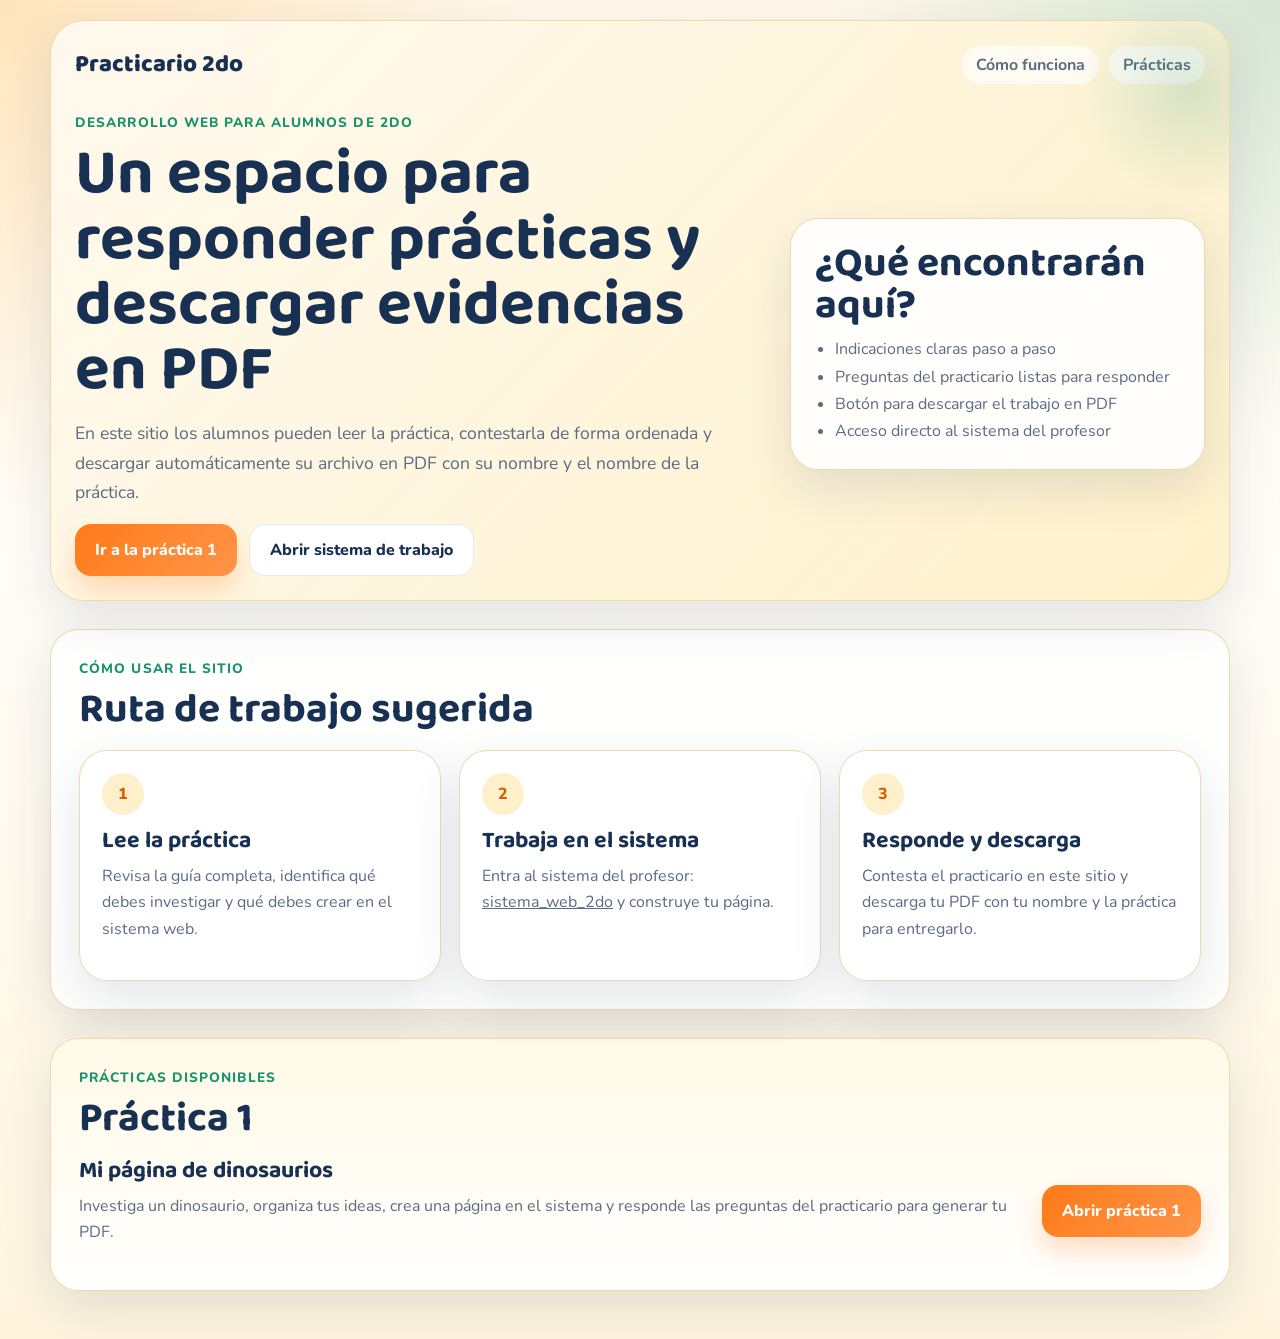
==== index.html @ 855d68dc "Se sube proyecto" ====
<!DOCTYPE html>
<html lang="es">
<head>
  <meta charset="UTF-8">
  <meta name="viewport" content="width=device-width, initial-scale=1.0">
  <title>Practicario 2do | Desarrollo Web</title>
  <meta
    name="description"
    content="Sitio de prácticas de desarrollo web para alumnos de 2do. Incluye guía, formulario de respuesta y descarga en PDF."
  >
  <link rel="preconnect" href="https://fonts.googleapis.com">
  <link rel="preconnect" href="https://fonts.gstatic.com" crossorigin>
  <link
    href="https://fonts.googleapis.com/css2?family=Baloo+2:wght@400;600;700;800&family=Nunito:wght@400;600;700;800&display=swap"
    rel="stylesheet"
  >
  <link rel="stylesheet" href="styles.css">
</head>
<body data-page="home">
  <div class="site-shell">
    <header class="hero">
      <nav class="topbar">
        <a class="brand" href="index.html">Practicario 2do</a>
        <div class="topbar-links">
          <a href="#como-funciona">Cómo funciona</a>
          <a href="#practicas">Prácticas</a>
        </div>
      </nav>

      <section class="hero-grid">
        <div class="hero-copy">
          <p class="eyebrow">Desarrollo web para alumnos de 2do</p>
          <h1>Un espacio para responder prácticas y descargar evidencias en PDF</h1>
          <p class="hero-text">
            En este sitio los alumnos pueden leer la práctica, contestarla de forma ordenada
            y descargar automáticamente su archivo en PDF con su nombre y el nombre de la práctica.
          </p>
          <div class="hero-actions">
            <a class="btn btn-primary" href="practica1.html">Ir a la práctica 1</a>
            <a
              class="btn btn-secondary"
              href="https://prof-luis1986.github.io/sistema_web_2do/"
              target="_blank"
              rel="noreferrer"
            >Abrir sistema de trabajo</a>
          </div>
        </div>

        <aside class="hero-card">
          <h2>¿Qué encontrarán aquí?</h2>
          <ul class="feature-list">
            <li>Indicaciones claras paso a paso</li>
            <li>Preguntas del practicario listas para responder</li>
            <li>Botón para descargar el trabajo en PDF</li>
            <li>Acceso directo al sistema del profesor</li>
          </ul>
        </aside>
      </section>
    </header>

    <main>
      <section id="como-funciona" class="panel">
        <div class="section-heading">
          <p class="eyebrow">Cómo usar el sitio</p>
          <h2>Ruta de trabajo sugerida</h2>
        </div>

        <div class="card-grid three-cols">
          <article class="info-card">
            <span class="card-number">1</span>
            <h3>Lee la práctica</h3>
            <p>Revisa la guía completa, identifica qué debes investigar y qué debes crear en el sistema web.</p>
          </article>

          <article class="info-card">
            <span class="card-number">2</span>
            <h3>Trabaja en el sistema</h3>
            <p>
              Entra al sistema del profesor:
              <a
                href="https://prof-luis1986.github.io/sistema_web_2do/"
                target="_blank"
                rel="noreferrer"
              >sistema_web_2do</a>
              y construye tu página.
            </p>
          </article>

          <article class="info-card">
            <span class="card-number">3</span>
            <h3>Responde y descarga</h3>
            <p>Contesta el practicario en este sitio y descarga tu PDF con tu nombre y la práctica para entregarlo.</p>
          </article>
        </div>
      </section>

      <section id="practicas" class="panel panel-accent">
        <div class="section-heading">
          <p class="eyebrow">Prácticas disponibles</p>
          <h2>Práctica 1</h2>
        </div>

        <div class="practice-highlight">
          <div>
            <h3>Mi página de dinosaurios</h3>
            <p>
              Investiga un dinosaurio, organiza tus ideas, crea una página en el sistema
              y responde las preguntas del practicario para generar tu PDF.
            </p>
          </div>
          <a class="btn btn-primary" href="practica1.html">Abrir práctica 1</a>
        </div>
      </section>
    </main>
  </div>
</body>
</html>
---- styles.css ----
:root {
  --bg: #fff9ef;
  --surface: #fffdf8;
  --surface-strong: #ffffff;
  --surface-accent: #fef0cb;
  --ink: #183153;
  --muted: #5a6b84;
  --primary: #ff7a18;
  --primary-dark: #d95d00;
  --secondary: #1a936f;
  --line: #ecd6ab;
  --shadow: 0 18px 50px rgba(24, 49, 83, 0.12);
  --radius-xl: 28px;
  --radius-lg: 20px;
  --radius-md: 14px;
}

* {
  box-sizing: border-box;
}

html {
  scroll-behavior: smooth;
}

body {
  margin: 0;
  font-family: "Nunito", sans-serif;
  color: var(--ink);
  background:
    radial-gradient(circle at top left, rgba(255, 179, 71, 0.28), transparent 28%),
    radial-gradient(circle at top right, rgba(26, 147, 111, 0.18), transparent 24%),
    linear-gradient(180deg, #fff8ea 0%, #fffdf8 42%, #fff5df 100%);
}

a {
  color: inherit;
}

.site-shell {
  width: min(1180px, calc(100% - 32px));
  margin: 0 auto;
  padding: 20px 0 48px;
}

.hero,
.subhero,
.panel,
.info-card,
.step-card,
.hero-card {
  border: 1px solid rgba(236, 214, 171, 0.9);
  box-shadow: var(--shadow);
}

.hero,
.subhero {
  background: linear-gradient(135deg, rgba(255, 250, 240, 0.95), rgba(255, 239, 196, 0.88));
  border-radius: 34px;
  padding: 24px;
  overflow: hidden;
  position: relative;
}

.hero::after,
.subhero::after {
  content: "";
  position: absolute;
  right: -70px;
  top: -40px;
  width: 220px;
  height: 220px;
  background: radial-gradient(circle, rgba(26, 147, 111, 0.16), transparent 70%);
  pointer-events: none;
}

.topbar {
  display: flex;
  align-items: center;
  justify-content: space-between;
  gap: 16px;
  margin-bottom: 28px;
}

.brand {
  font-family: "Baloo 2", cursive;
  font-size: 1.5rem;
  font-weight: 800;
  text-decoration: none;
}

.topbar-links {
  display: flex;
  flex-wrap: wrap;
  gap: 10px;
}

.topbar-links a {
  text-decoration: none;
  color: var(--muted);
  font-weight: 700;
  padding: 8px 14px;
  border-radius: 999px;
  background: rgba(255, 255, 255, 0.65);
}

.hero-grid,
.subhero-content,
.practice-highlight {
  display: grid;
  gap: 24px;
}

.hero-grid {
  grid-template-columns: minmax(0, 1.5fr) minmax(280px, 0.9fr);
  align-items: center;
}

.subhero-content,
.practice-highlight {
  grid-template-columns: minmax(0, 1.4fr) auto;
  align-items: center;
}

.eyebrow {
  margin: 0 0 8px;
  color: var(--secondary);
  font-weight: 800;
  text-transform: uppercase;
  letter-spacing: 0.08em;
  font-size: 0.85rem;
}

h1,
h2,
h3 {
  margin-top: 0;
  font-family: "Baloo 2", cursive;
  line-height: 1.02;
}

h1 {
  margin-bottom: 16px;
  font-size: clamp(2.4rem, 5vw, 4.7rem);
}

h2 {
  margin-bottom: 10px;
  font-size: clamp(1.8rem, 3.2vw, 2.7rem);
}

h3 {
  margin-bottom: 10px;
  font-size: 1.45rem;
}

p {
  margin-top: 0;
  color: var(--muted);
  line-height: 1.65;
}

.hero-text {
  max-width: 62ch;
  font-size: 1.1rem;
}

.hero-actions,
.subhero-actions,
.form-actions {
  display: flex;
  flex-wrap: wrap;
  gap: 12px;
}

.btn {
  display: inline-flex;
  align-items: center;
  justify-content: center;
  min-height: 52px;
  padding: 12px 20px;
  border-radius: 16px;
  border: 0;
  text-decoration: none;
  font-weight: 800;
  cursor: pointer;
  transition: transform 0.2s ease, box-shadow 0.2s ease, background 0.2s ease;
}

.btn:hover {
  transform: translateY(-2px);
}

.btn-primary {
  color: #fff;
  background: linear-gradient(135deg, var(--primary), #ff9549);
  box-shadow: 0 14px 26px rgba(255, 122, 24, 0.24);
}

.btn-secondary {
  color: var(--ink);
  background: #ffffff;
  border: 1px solid rgba(24, 49, 83, 0.1);
}

.hero-card,
.panel,
.info-card,
.step-card {
  background: rgba(255, 255, 255, 0.9);
  border-radius: var(--radius-xl);
}

.hero-card {
  padding: 24px;
}

.feature-list,
.check-list {
  margin: 0;
  padding-left: 20px;
  color: var(--muted);
  line-height: 1.7;
}

.panel {
  margin-top: 28px;
  padding: 28px;
}

.panel-accent {
  background: linear-gradient(180deg, rgba(255, 249, 231, 0.96), rgba(255, 255, 255, 0.96));
}

.section-heading {
  margin-bottom: 20px;
}

.card-grid {
  display: grid;
  gap: 18px;
}

.card-grid.three-cols {
  grid-template-columns: repeat(3, minmax(0, 1fr));
}

.card-grid.two-cols {
  grid-template-columns: repeat(2, minmax(0, 1fr));
}

.info-card,
.step-card {
  padding: 22px;
}

.card-number {
  display: inline-flex;
  align-items: center;
  justify-content: center;
  width: 42px;
  height: 42px;
  margin-bottom: 14px;
  border-radius: 999px;
  font-weight: 800;
  background: var(--surface-accent);
  color: var(--primary-dark);
}

.guide-box {
  margin-bottom: 18px;
  padding: 20px 22px;
  border-radius: var(--radius-lg);
  background: linear-gradient(135deg, rgba(26, 147, 111, 0.08), rgba(255, 122, 24, 0.09));
}

.steps {
  display: grid;
  gap: 16px;
  grid-template-columns: repeat(2, minmax(0, 1fr));
  margin-top: 18px;
}

.practice-layout {
  display: grid;
  gap: 28px;
}

.practice-form {
  display: grid;
  gap: 24px;
}

.form-section {
  padding: 20px;
  border-radius: var(--radius-lg);
  background: rgba(255, 255, 255, 0.9);
  border: 1px solid rgba(236, 214, 171, 0.9);
}

.field-group {
  display: grid;
  gap: 8px;
}

.field-group + .field-group {
  margin-top: 16px;
}

label {
  font-weight: 800;
  color: var(--ink);
}

input,
textarea {
  width: 100%;
  border: 1px solid #d6c39a;
  border-radius: 14px;
  padding: 14px 16px;
  font: inherit;
  color: var(--ink);
  background: var(--surface-strong);
  resize: vertical;
}

input:focus,
textarea:focus {
  outline: 3px solid rgba(255, 122, 24, 0.16);
  border-color: var(--primary);
}

.checkbox-grid {
  display: grid;
  gap: 12px;
  grid-template-columns: repeat(2, minmax(0, 1fr));
}

.checkbox-item {
  display: flex;
  align-items: center;
  gap: 10px;
  padding: 14px 16px;
  border-radius: 14px;
  background: #fff;
  border: 1px solid rgba(236, 214, 171, 0.95);
  font-weight: 700;
}

.checkbox-item input {
  width: 18px;
  height: 18px;
  margin: 0;
}

.form-message {
  flex: 1 1 100%;
  min-height: 24px;
  margin: 0;
  font-weight: 800;
  color: var(--secondary);
}

.form-message.is-error {
  color: #b42318;
}

@media (max-width: 920px) {
  .hero-grid,
  .subhero-content,
  .practice-highlight,
  .card-grid.three-cols,
  .card-grid.two-cols,
  .steps,
  .checkbox-grid {
    grid-template-columns: 1fr;
  }

  .topbar {
    flex-direction: column;
    align-items: flex-start;
  }
}

@media (max-width: 640px) {
  .site-shell {
    width: min(100% - 20px, 1180px);
    padding-top: 10px;
  }

  .hero,
  .subhero,
  .panel {
    padding: 20px;
    border-radius: 24px;
  }

  .btn {
    width: 100%;
  }
}
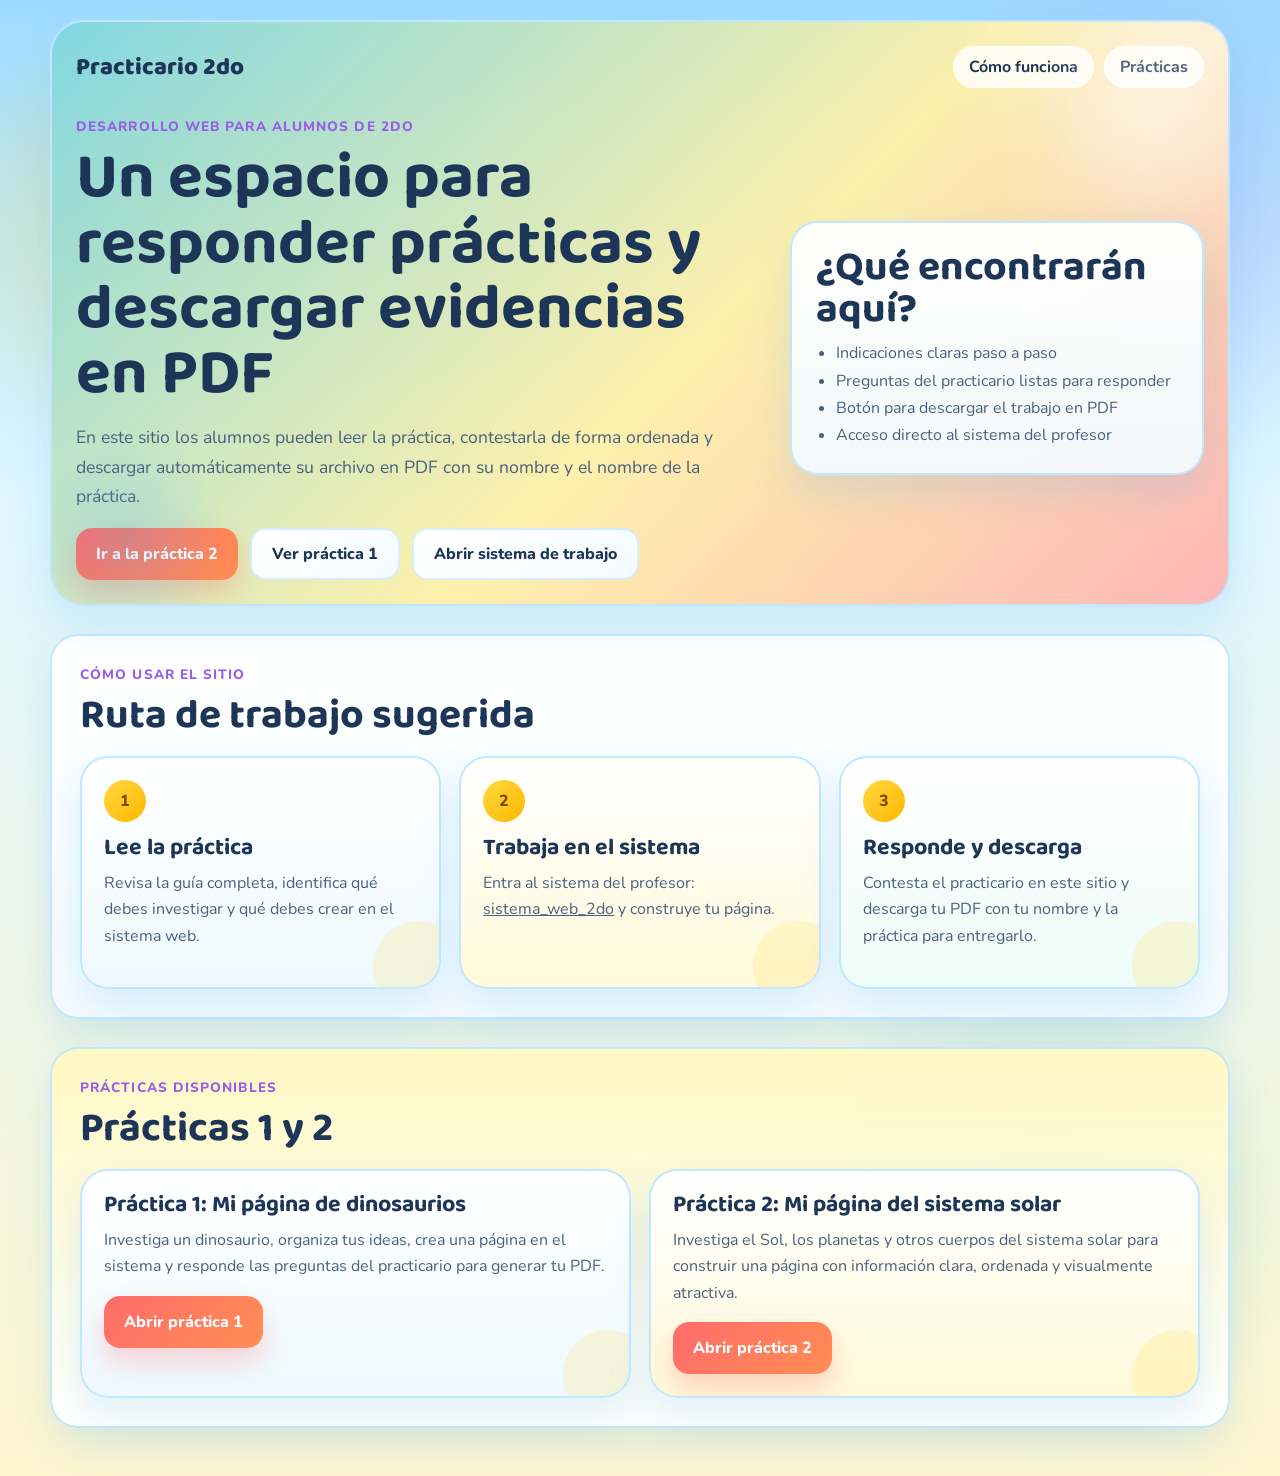
==== commit 512537d5: "Se sube archivo" ====
--- a/index.html
+++ b/index.html
@@ -36,7 +36,8 @@
             y descargar automáticamente su archivo en PDF con su nombre y el nombre de la práctica.
           </p>
           <div class="hero-actions">
-            <a class="btn btn-primary" href="practica1.html">Ir a la práctica 1</a>
+            <a class="btn btn-primary" href="practica2.html">Ir a la práctica 2</a>
+            <a class="btn btn-secondary" href="practica1.html">Ver práctica 1</a>
             <a
               class="btn btn-secondary"
               href="https://prof-luis1986.github.io/sistema_web_2do/"
@@ -97,18 +98,27 @@
       <section id="practicas" class="panel panel-accent">
         <div class="section-heading">
           <p class="eyebrow">Prácticas disponibles</p>
-          <h2>Práctica 1</h2>
+          <h2>Prácticas 1 y 2</h2>
         </div>
 
-        <div class="practice-highlight">
-          <div>
-            <h3>Mi página de dinosaurios</h3>
+        <div class="card-grid two-cols">
+          <article class="info-card">
+            <h3>Práctica 1: Mi página de dinosaurios</h3>
             <p>
               Investiga un dinosaurio, organiza tus ideas, crea una página en el sistema
               y responde las preguntas del practicario para generar tu PDF.
             </p>
-          </div>
-          <a class="btn btn-primary" href="practica1.html">Abrir práctica 1</a>
+            <a class="btn btn-primary" href="practica1.html">Abrir práctica 1</a>
+          </article>
+
+          <article class="info-card">
+            <h3>Práctica 2: Mi página del sistema solar</h3>
+            <p>
+              Investiga el Sol, los planetas y otros cuerpos del sistema solar para
+              construir una página con información clara, ordenada y visualmente atractiva.
+            </p>
+            <a class="btn btn-primary" href="practica2.html">Abrir práctica 2</a>
+          </article>
         </div>
       </section>
     </main>
--- a/styles.css
+++ b/styles.css
@@ -1,15 +1,18 @@
 :root {
-  --bg: #fff9ef;
-  --surface: #fffdf8;
+  --bg: #dff6ff;
+  --surface: #fefcff;
   --surface-strong: #ffffff;
-  --surface-accent: #fef0cb;
-  --ink: #183153;
-  --muted: #5a6b84;
-  --primary: #ff7a18;
-  --primary-dark: #d95d00;
-  --secondary: #1a936f;
-  --line: #ecd6ab;
-  --shadow: 0 18px 50px rgba(24, 49, 83, 0.12);
+  --surface-accent: #fff0a8;
+  --ink: #1d3557;
+  --muted: #49617f;
+  --primary: #ff6b6b;
+  --primary-dark: #e64949;
+  --secondary: #00b894;
+  --accent-blue: #4dabf7;
+  --accent-yellow: #ffd93d;
+  --accent-purple: #9b5de5;
+  --line: #bfe7ff;
+  --shadow: 0 18px 40px rgba(77, 171, 247, 0.18);
   --radius-xl: 28px;
   --radius-lg: 20px;
   --radius-md: 14px;
@@ -28,9 +31,10 @@
   font-family: "Nunito", sans-serif;
   color: var(--ink);
   background:
-    radial-gradient(circle at top left, rgba(255, 179, 71, 0.28), transparent 28%),
-    radial-gradient(circle at top right, rgba(26, 147, 111, 0.18), transparent 24%),
-    linear-gradient(180deg, #fff8ea 0%, #fffdf8 42%, #fff5df 100%);
+    radial-gradient(circle at 12% 16%, rgba(255, 217, 61, 0.42), transparent 14%),
+    radial-gradient(circle at 88% 14%, rgba(155, 93, 229, 0.22), transparent 16%),
+    radial-gradient(circle at 82% 82%, rgba(0, 184, 148, 0.18), transparent 16%),
+    linear-gradient(180deg, #9ddcff 0%, #dff6ff 34%, #fef6cf 100%);
 }
 
 a {
@@ -49,13 +53,15 @@
 .info-card,
 .step-card,
 .hero-card {
-  border: 1px solid rgba(236, 214, 171, 0.9);
+  border: 2px solid rgba(191, 231, 255, 0.95);
   box-shadow: var(--shadow);
 }
 
 .hero,
 .subhero {
-  background: linear-gradient(135deg, rgba(255, 250, 240, 0.95), rgba(255, 239, 196, 0.88));
+  background:
+    radial-gradient(circle at top right, rgba(255, 255, 255, 0.52), transparent 22%),
+    linear-gradient(135deg, rgba(126, 214, 223, 0.92), rgba(255, 240, 168, 0.95) 55%, rgba(255, 176, 176, 0.92));
   border-radius: 34px;
   padding: 24px;
   overflow: hidden;
@@ -66,11 +72,23 @@
 .subhero::after {
   content: "";
   position: absolute;
-  right: -70px;
-  top: -40px;
-  width: 220px;
-  height: 220px;
-  background: radial-gradient(circle, rgba(26, 147, 111, 0.16), transparent 70%);
+  right: -40px;
+  top: -30px;
+  width: 240px;
+  height: 240px;
+  background: radial-gradient(circle, rgba(255, 255, 255, 0.4), transparent 68%);
+  pointer-events: none;
+}
+
+.hero::before,
+.subhero::before {
+  content: "";
+  position: absolute;
+  left: -30px;
+  bottom: -40px;
+  width: 210px;
+  height: 210px;
+  background: radial-gradient(circle, rgba(77, 171, 247, 0.22), transparent 68%);
   pointer-events: none;
 }
 
@@ -97,11 +115,12 @@
 
 .topbar-links a {
   text-decoration: none;
-  color: var(--muted);
+  color: var(--ink);
   font-weight: 700;
   padding: 8px 14px;
   border-radius: 999px;
-  background: rgba(255, 255, 255, 0.65);
+  background: rgba(255, 255, 255, 0.78);
+  border: 2px solid rgba(255, 255, 255, 0.55);
 }
 
 .hero-grid,
@@ -124,7 +143,7 @@
 
 .eyebrow {
   margin: 0 0 8px;
-  color: var(--secondary);
+  color: var(--accent-purple);
   font-weight: 800;
   text-transform: uppercase;
   letter-spacing: 0.08em;
@@ -193,26 +212,28 @@
 
 .btn-primary {
   color: #fff;
-  background: linear-gradient(135deg, var(--primary), #ff9549);
-  box-shadow: 0 14px 26px rgba(255, 122, 24, 0.24);
+  background: linear-gradient(135deg, var(--primary), #ff8e53);
+  box-shadow: 0 14px 26px rgba(255, 107, 107, 0.28);
 }
 
 .btn-secondary {
   color: var(--ink);
-  background: #ffffff;
-  border: 1px solid rgba(24, 49, 83, 0.1);
+  background: linear-gradient(135deg, #ffffff, #f4fbff);
+  border: 2px solid rgba(77, 171, 247, 0.2);
 }
 
 .hero-card,
 .panel,
 .info-card,
 .step-card {
-  background: rgba(255, 255, 255, 0.9);
+  background: rgba(255, 255, 255, 0.94);
   border-radius: var(--radius-xl);
 }
 
 .hero-card {
   padding: 24px;
+  background:
+    linear-gradient(180deg, rgba(255, 255, 255, 0.96), rgba(242, 250, 255, 0.94));
 }
 
 .feature-list,
@@ -226,10 +247,13 @@
 .panel {
   margin-top: 28px;
   padding: 28px;
+  background:
+    linear-gradient(180deg, rgba(255, 255, 255, 0.96), rgba(244, 251, 255, 0.95));
 }
 
 .panel-accent {
-  background: linear-gradient(180deg, rgba(255, 249, 231, 0.96), rgba(255, 255, 255, 0.96));
+  background:
+    linear-gradient(180deg, rgba(255, 248, 194, 0.95), rgba(255, 255, 255, 0.98));
 }
 
 .section-heading {
@@ -252,6 +276,35 @@
 .info-card,
 .step-card {
   padding: 22px;
+  position: relative;
+  overflow: hidden;
+}
+
+.info-card:nth-child(3n + 1),
+.step-card:nth-child(3n + 1) {
+  background: linear-gradient(180deg, #ffffff 0%, #eef9ff 100%);
+}
+
+.info-card:nth-child(3n + 2),
+.step-card:nth-child(3n + 2) {
+  background: linear-gradient(180deg, #ffffff 0%, #fff9da 100%);
+}
+
+.info-card:nth-child(3n + 3),
+.step-card:nth-child(3n + 3) {
+  background: linear-gradient(180deg, #ffffff 0%, #eefcf7 100%);
+}
+
+.info-card::after,
+.step-card::after {
+  content: "";
+  position: absolute;
+  right: -24px;
+  bottom: -24px;
+  width: 90px;
+  height: 90px;
+  border-radius: 50%;
+  background: rgba(255, 217, 61, 0.18);
 }
 
 .card-number {
@@ -263,15 +316,16 @@
   margin-bottom: 14px;
   border-radius: 999px;
   font-weight: 800;
-  background: var(--surface-accent);
-  color: var(--primary-dark);
+  background: linear-gradient(135deg, var(--accent-yellow), #ffb703);
+  color: #7a4b00;
 }
 
 .guide-box {
   margin-bottom: 18px;
   padding: 20px 22px;
   border-radius: var(--radius-lg);
-  background: linear-gradient(135deg, rgba(26, 147, 111, 0.08), rgba(255, 122, 24, 0.09));
+  background: linear-gradient(135deg, rgba(77, 171, 247, 0.18), rgba(255, 217, 61, 0.28), rgba(0, 184, 148, 0.16));
+  border: 2px dashed rgba(77, 171, 247, 0.35);
 }
 
 .steps {
@@ -294,8 +348,8 @@
 .form-section {
   padding: 20px;
   border-radius: var(--radius-lg);
-  background: rgba(255, 255, 255, 0.9);
-  border: 1px solid rgba(236, 214, 171, 0.9);
+  background: rgba(255, 255, 255, 0.94);
+  border: 2px solid rgba(191, 231, 255, 0.95);
 }
 
 .field-group {
@@ -315,19 +369,19 @@
 input,
 textarea {
   width: 100%;
-  border: 1px solid #d6c39a;
+  border: 2px solid #b8def6;
   border-radius: 14px;
   padding: 14px 16px;
   font: inherit;
   color: var(--ink);
-  background: var(--surface-strong);
+  background: linear-gradient(180deg, #ffffff, #f6fcff);
   resize: vertical;
 }
 
 input:focus,
 textarea:focus {
-  outline: 3px solid rgba(255, 122, 24, 0.16);
-  border-color: var(--primary);
+  outline: 4px solid rgba(255, 217, 61, 0.28);
+  border-color: var(--accent-blue);
 }
 
 .checkbox-grid {
@@ -342,8 +396,8 @@
   gap: 10px;
   padding: 14px 16px;
   border-radius: 14px;
-  background: #fff;
-  border: 1px solid rgba(236, 214, 171, 0.95);
+  background: linear-gradient(135deg, #ffffff, #f3fbff);
+  border: 2px solid rgba(191, 231, 255, 0.95);
   font-weight: 700;
 }
 
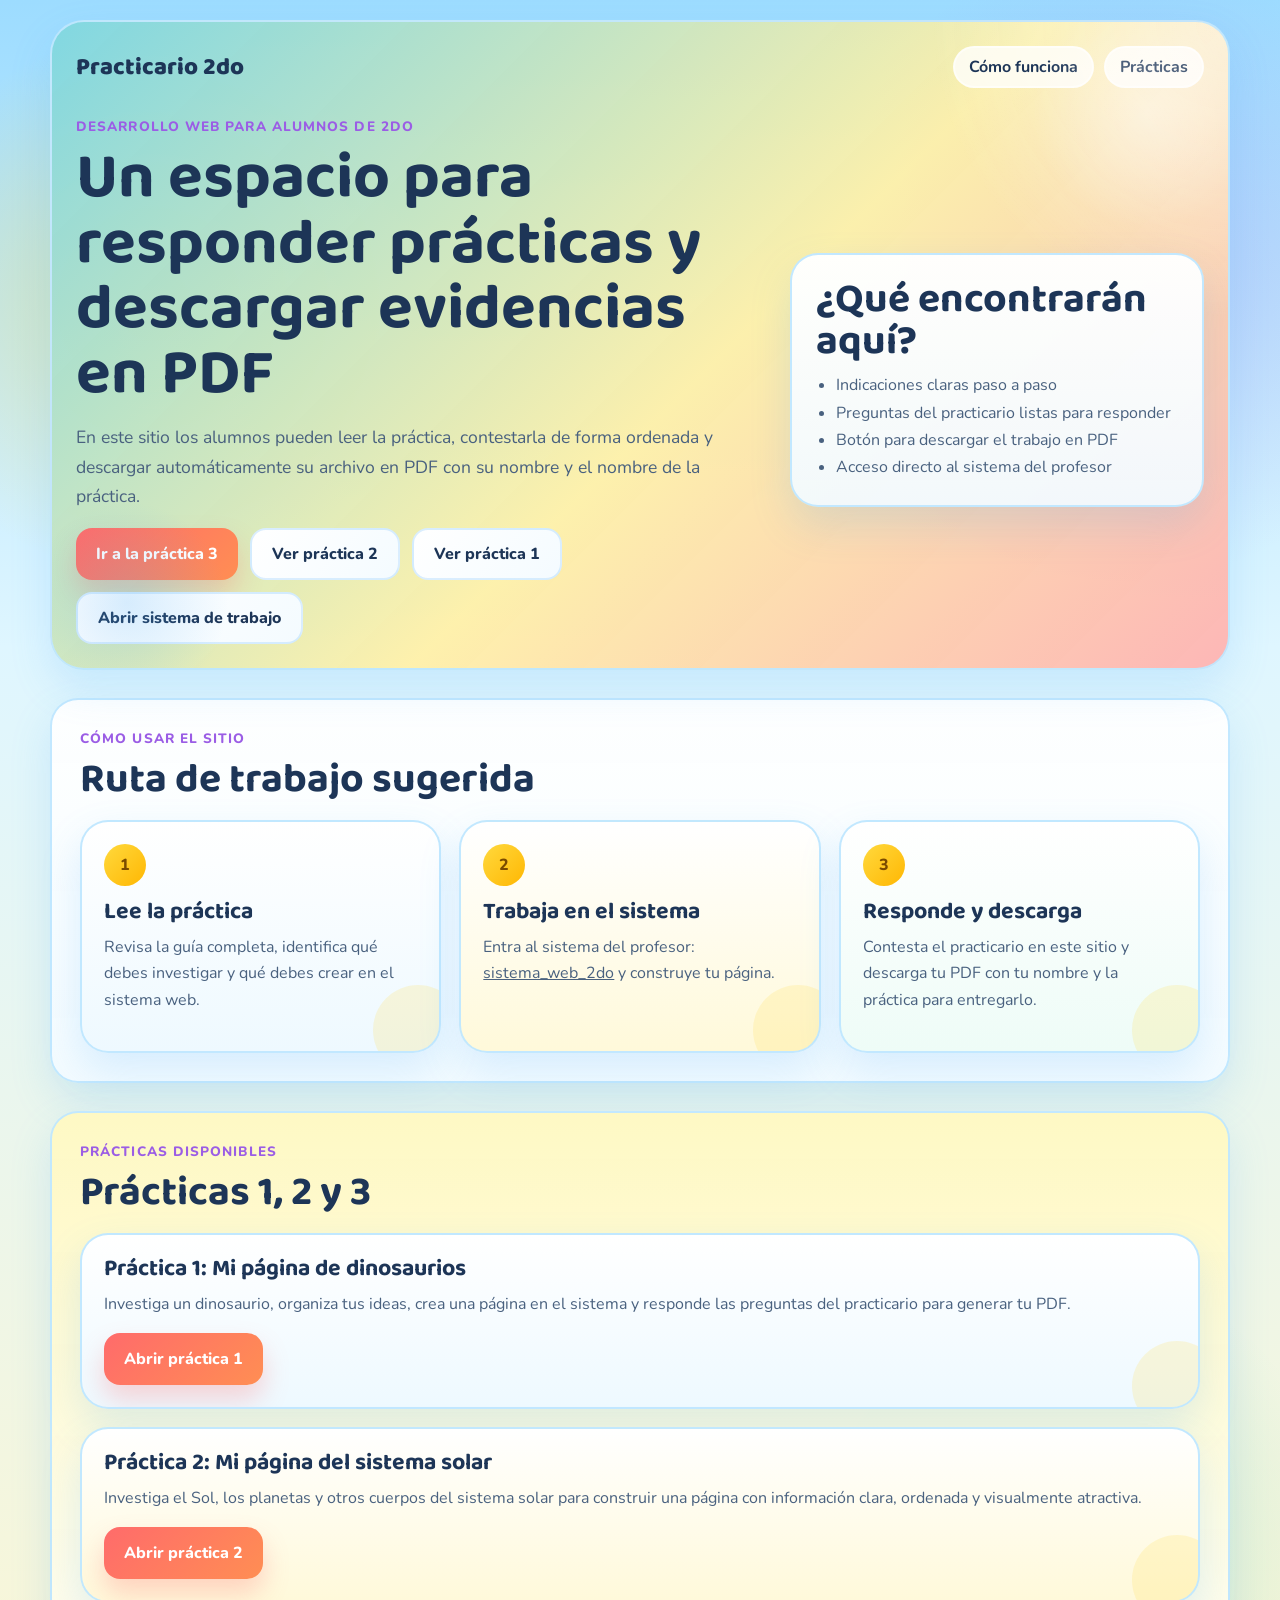
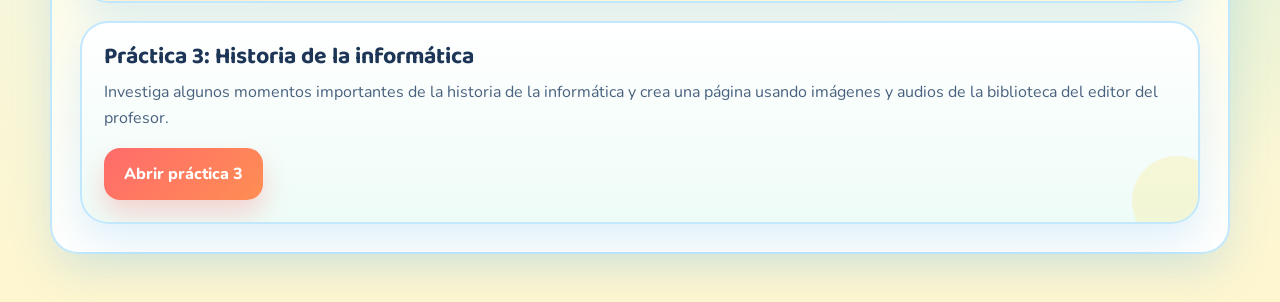
==== commit 594e9ef3: "Se sube archivo" ====
--- a/index.html
+++ b/index.html
@@ -36,7 +36,8 @@
             y descargar automáticamente su archivo en PDF con su nombre y el nombre de la práctica.
           </p>
           <div class="hero-actions">
-            <a class="btn btn-primary" href="practica2.html">Ir a la práctica 2</a>
+            <a class="btn btn-primary" href="practica3.html">Ir a la práctica 3</a>
+            <a class="btn btn-secondary" href="practica2.html">Ver práctica 2</a>
             <a class="btn btn-secondary" href="practica1.html">Ver práctica 1</a>
             <a
               class="btn btn-secondary"
@@ -98,10 +99,10 @@
       <section id="practicas" class="panel panel-accent">
         <div class="section-heading">
           <p class="eyebrow">Prácticas disponibles</p>
-          <h2>Prácticas 1 y 2</h2>
+          <h2>Prácticas 1, 2 y 3</h2>
         </div>
 
-        <div class="card-grid two-cols">
+        <div class="card-grid">
           <article class="info-card">
             <h3>Práctica 1: Mi página de dinosaurios</h3>
             <p>
@@ -119,6 +120,15 @@
             </p>
             <a class="btn btn-primary" href="practica2.html">Abrir práctica 2</a>
           </article>
+
+          <article class="info-card">
+            <h3>Práctica 3: Historia de la informática</h3>
+            <p>
+              Investiga algunos momentos importantes de la historia de la informática y crea
+              una página usando imágenes y audios de la biblioteca del editor del profesor.
+            </p>
+            <a class="btn btn-primary" href="practica3.html">Abrir práctica 3</a>
+          </article>
         </div>
       </section>
     </main>
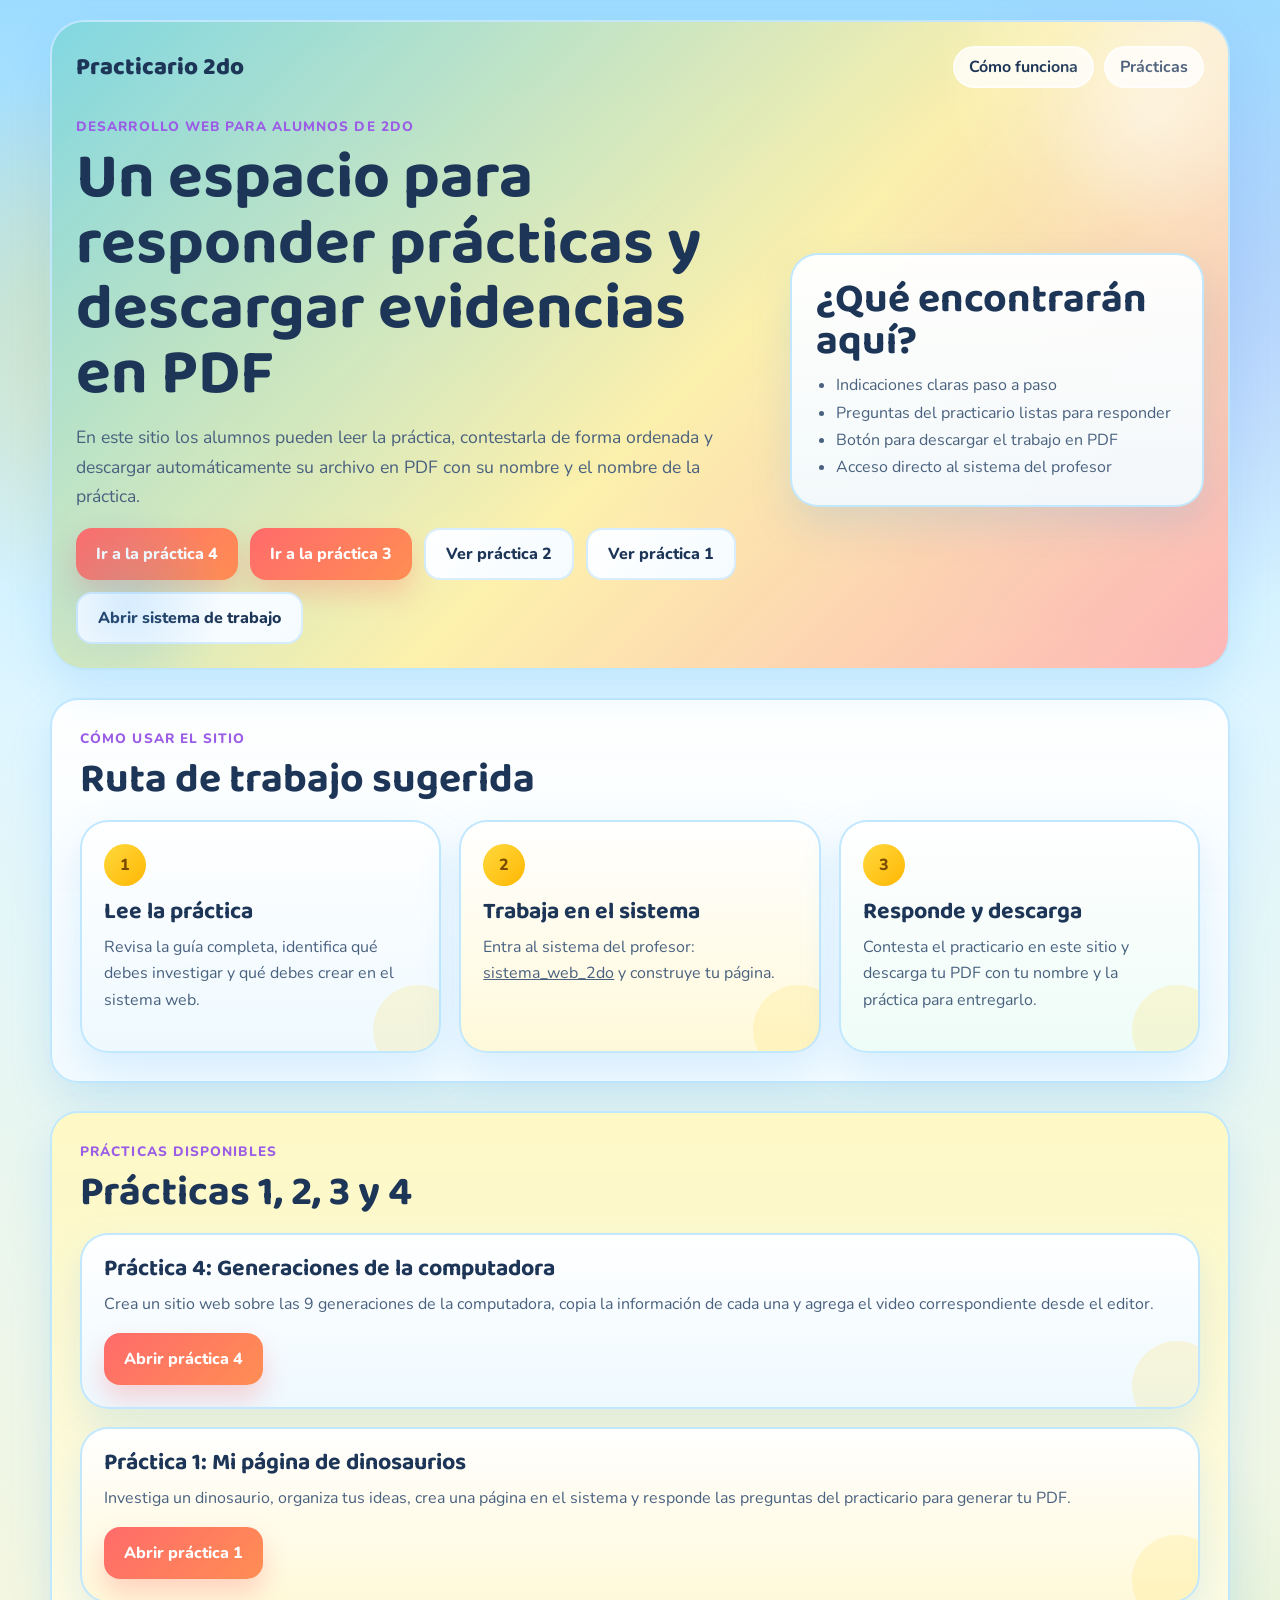
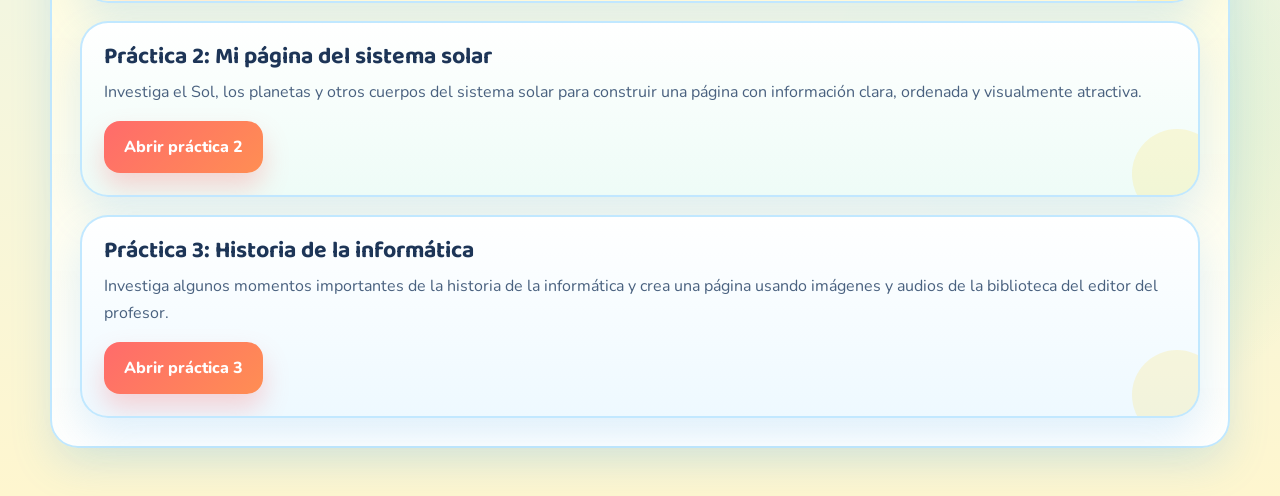
==== commit 4142a9be: "Nuevos archivos" ====
--- a/index.html
+++ b/index.html
@@ -36,6 +36,7 @@
             y descargar automáticamente su archivo en PDF con su nombre y el nombre de la práctica.
           </p>
           <div class="hero-actions">
+            <a class="btn btn-primary" href="practica4.html">Ir a la práctica 4</a>
             <a class="btn btn-primary" href="practica3.html">Ir a la práctica 3</a>
             <a class="btn btn-secondary" href="practica2.html">Ver práctica 2</a>
             <a class="btn btn-secondary" href="practica1.html">Ver práctica 1</a>
@@ -99,10 +100,19 @@
       <section id="practicas" class="panel panel-accent">
         <div class="section-heading">
           <p class="eyebrow">Prácticas disponibles</p>
-          <h2>Prácticas 1, 2 y 3</h2>
+          <h2>Prácticas 1, 2, 3 y 4</h2>
         </div>
 
         <div class="card-grid">
+          <article class="info-card">
+            <h3>Práctica 4: Generaciones de la computadora</h3>
+            <p>
+              Crea un sitio web sobre las 9 generaciones de la computadora, copia la
+              información de cada una y agrega el video correspondiente desde el editor.
+            </p>
+            <a class="btn btn-primary" href="practica4.html">Abrir práctica 4</a>
+          </article>
+
           <article class="info-card">
             <h3>Práctica 1: Mi página de dinosaurios</h3>
             <p>
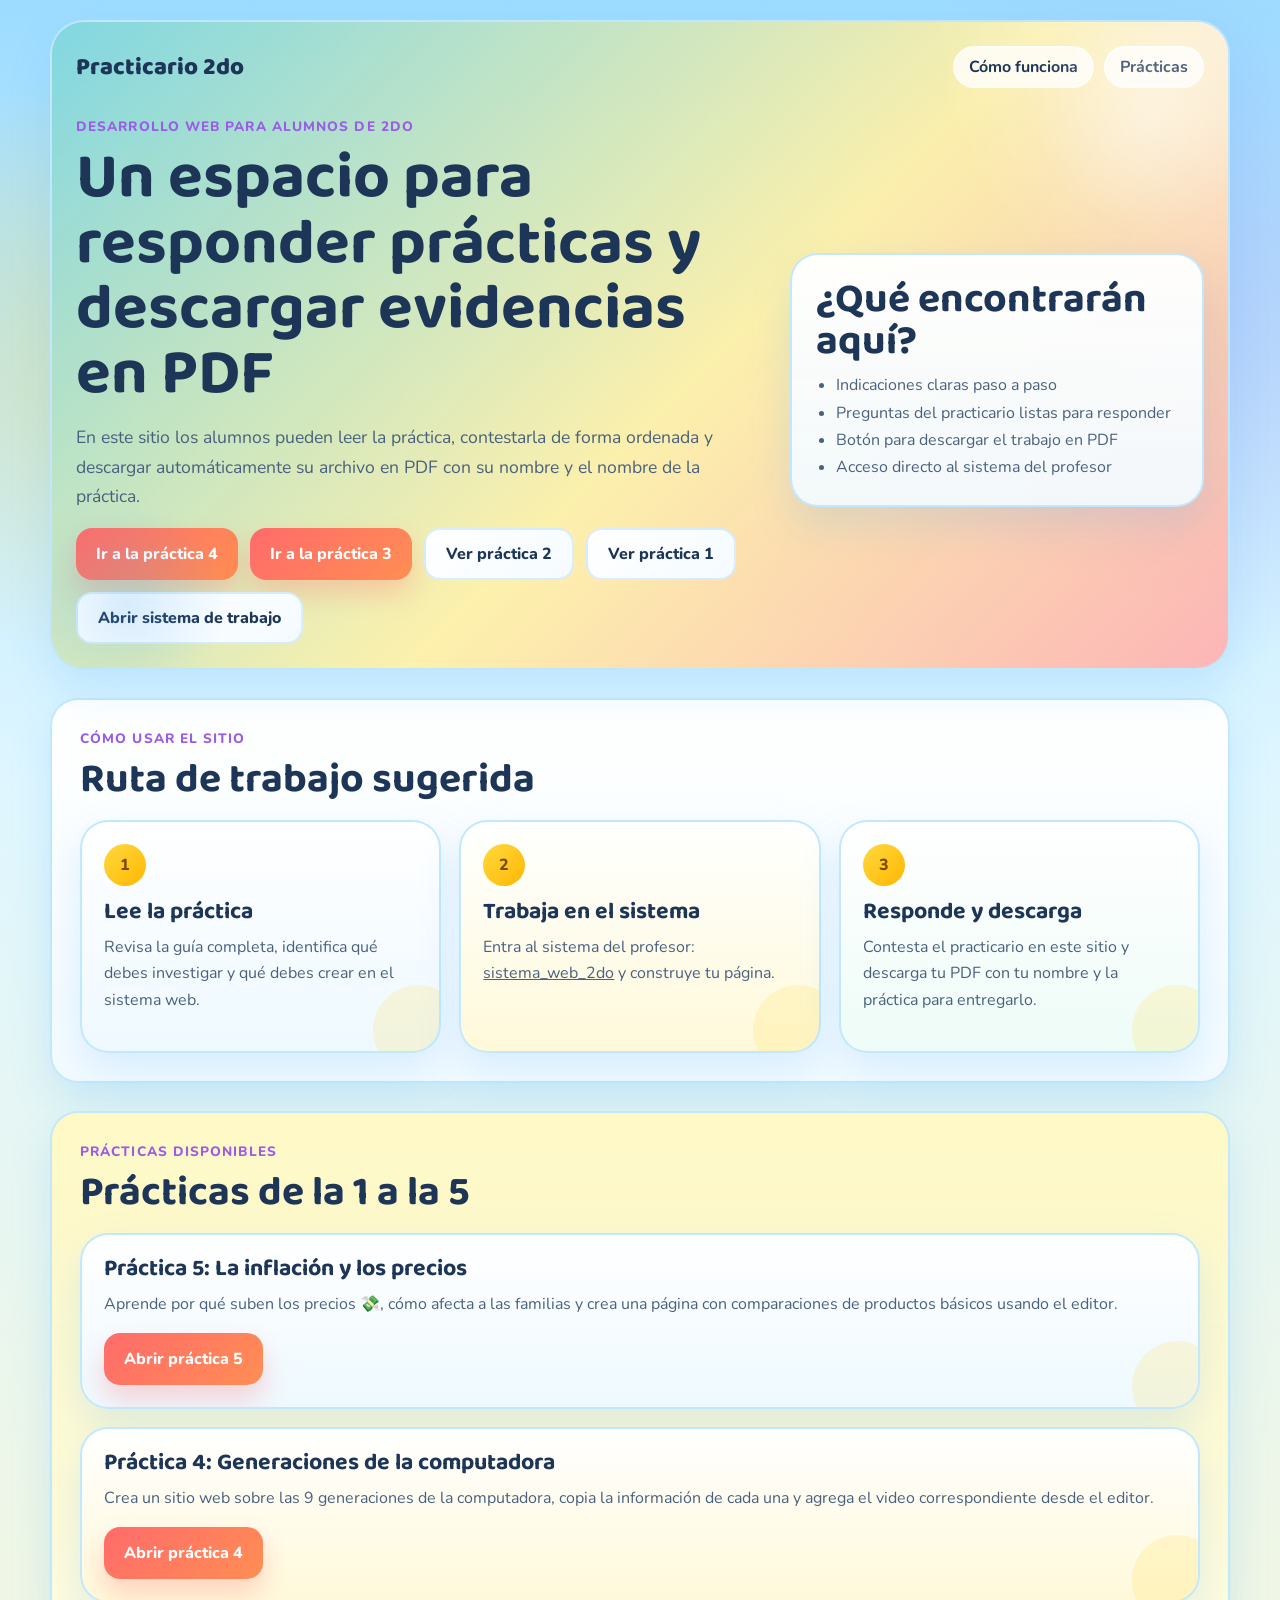
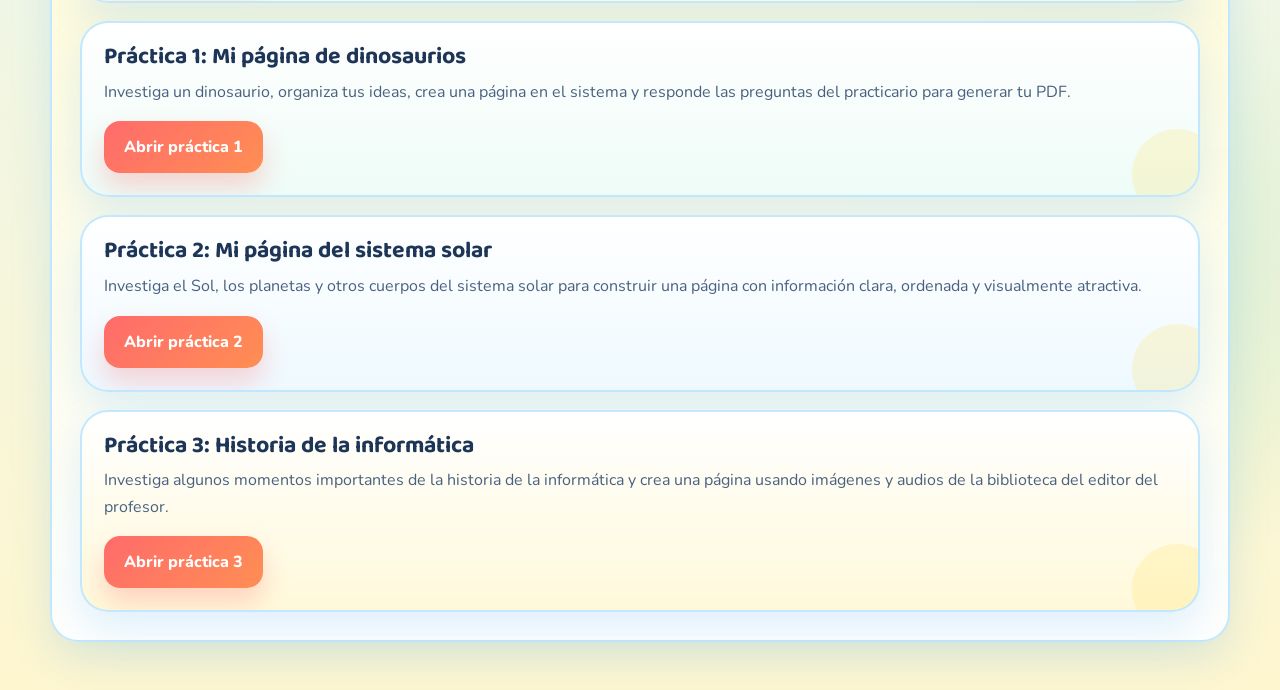
==== commit 9320d15c: "Sistema en linea" ====
--- a/index.html
+++ b/index.html
@@ -100,10 +100,19 @@
       <section id="practicas" class="panel panel-accent">
         <div class="section-heading">
           <p class="eyebrow">Prácticas disponibles</p>
-          <h2>Prácticas 1, 2, 3 y 4</h2>
+          <h2>Prácticas de la 1 a la 5</h2>
         </div>
 
         <div class="card-grid">
+          <article class="info-card">
+            <h3>Práctica 5: La inflación y los precios</h3>
+            <p>
+              Aprende por qué suben los precios 💸, cómo afecta a las familias y crea una página
+              con comparaciones de productos básicos usando el editor.
+            </p>
+            <a class="btn btn-primary" href="practica5.html">Abrir práctica 5</a>
+          </article>
+
           <article class="info-card">
             <h3>Práctica 4: Generaciones de la computadora</h3>
             <p>
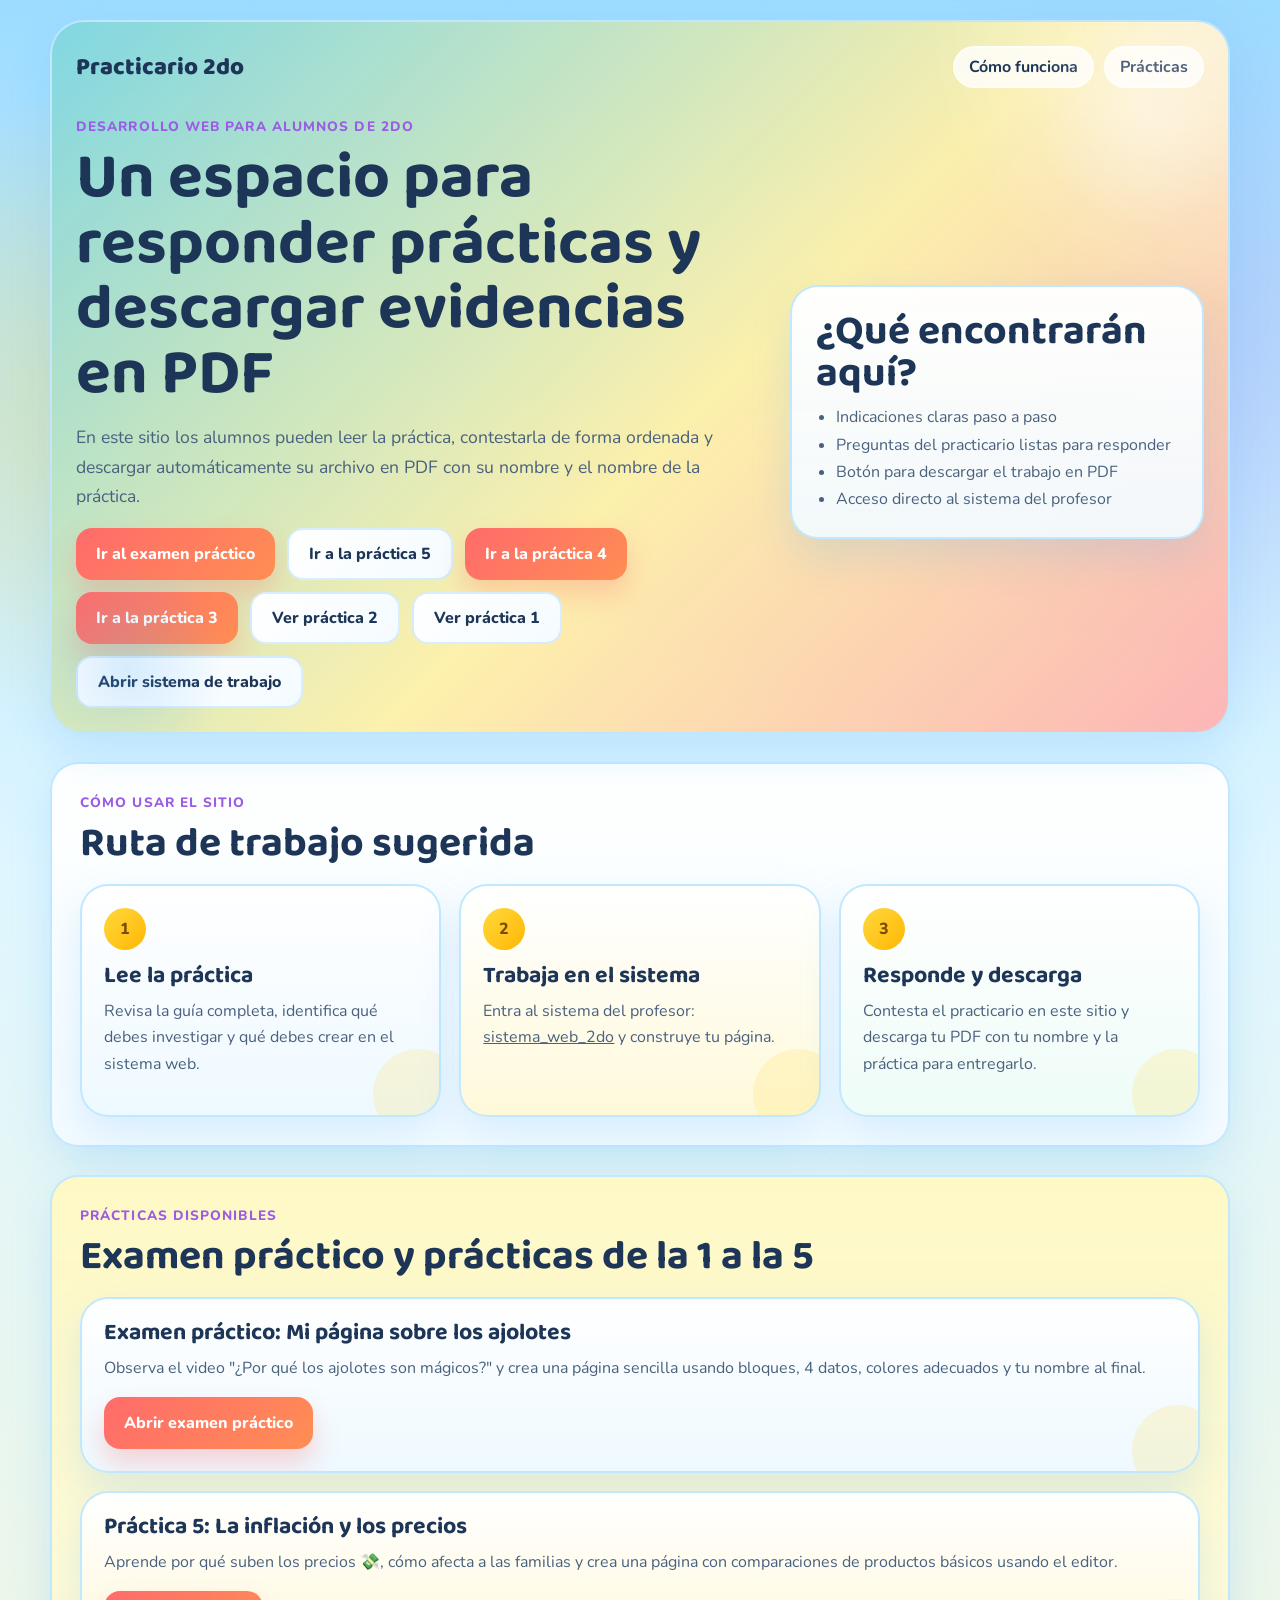
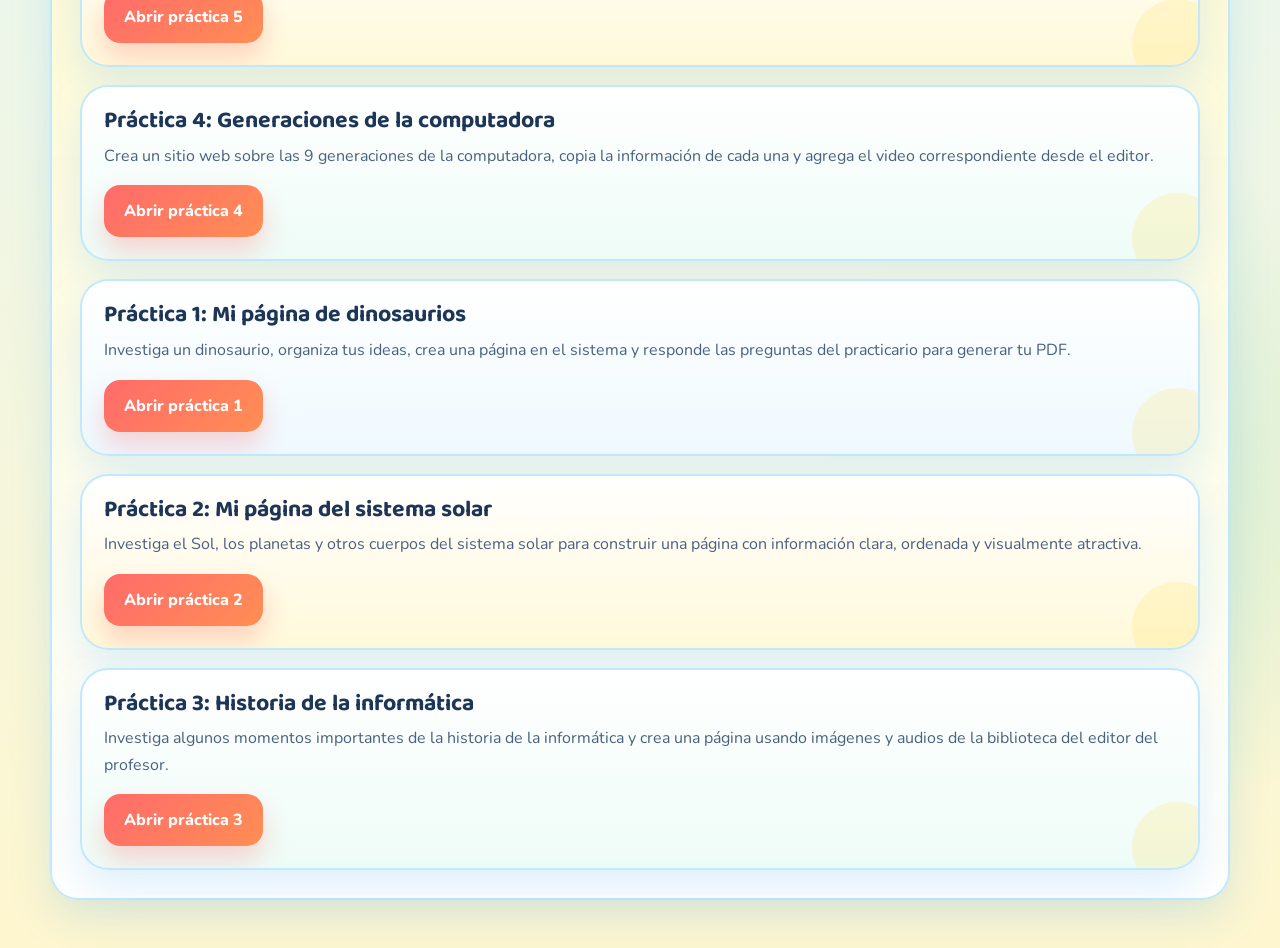
==== commit db985c44: "Se cargan archivos" ====
--- a/index.html
+++ b/index.html
@@ -36,6 +36,8 @@
             y descargar automáticamente su archivo en PDF con su nombre y el nombre de la práctica.
           </p>
           <div class="hero-actions">
+            <a class="btn btn-primary" href="examen-practico.html">Ir al examen práctico</a>
+            <a class="btn btn-secondary" href="practica5.html">Ir a la práctica 5</a>
             <a class="btn btn-primary" href="practica4.html">Ir a la práctica 4</a>
             <a class="btn btn-primary" href="practica3.html">Ir a la práctica 3</a>
             <a class="btn btn-secondary" href="practica2.html">Ver práctica 2</a>
@@ -100,10 +102,19 @@
       <section id="practicas" class="panel panel-accent">
         <div class="section-heading">
           <p class="eyebrow">Prácticas disponibles</p>
-          <h2>Prácticas de la 1 a la 5</h2>
+          <h2>Examen práctico y prácticas de la 1 a la 5</h2>
         </div>
 
         <div class="card-grid">
+          <article class="info-card">
+            <h3>Examen práctico: Mi página sobre los ajolotes</h3>
+            <p>
+              Observa el video "¿Por qué los ajolotes son mágicos?" y crea una página sencilla
+              usando bloques, 4 datos, colores adecuados y tu nombre al final.
+            </p>
+            <a class="btn btn-primary" href="examen-practico.html">Abrir examen práctico</a>
+          </article>
+
           <article class="info-card">
             <h3>Práctica 5: La inflación y los precios</h3>
             <p>
--- a/styles.css
+++ b/styles.css
@@ -328,6 +328,32 @@
   border: 2px dashed rgba(77, 171, 247, 0.35);
 }
 
+.video-support {
+  margin: 18px 0;
+  padding: 20px;
+  border-radius: var(--radius-lg);
+  background: linear-gradient(180deg, rgba(255, 255, 255, 0.96), rgba(238, 252, 247, 0.96));
+  border: 2px solid rgba(0, 184, 148, 0.22);
+}
+
+.video-frame {
+  position: relative;
+  overflow: hidden;
+  width: 100%;
+  aspect-ratio: 16 / 9;
+  border-radius: var(--radius-lg);
+  border: 2px solid rgba(191, 231, 255, 0.95);
+  background: #dff6ff;
+}
+
+.video-frame iframe {
+  position: absolute;
+  inset: 0;
+  width: 100%;
+  height: 100%;
+  border: 0;
+}
+
 .steps {
   display: grid;
   gap: 16px;
@@ -407,6 +433,38 @@
   margin: 0;
 }
 
+.rubric-table-wrap {
+  overflow-x: auto;
+}
+
+.rubric-table {
+  width: 100%;
+  border-collapse: collapse;
+  overflow: hidden;
+  border-radius: var(--radius-lg);
+  background: var(--surface-strong);
+  border: 2px solid rgba(191, 231, 255, 0.95);
+}
+
+.rubric-table th,
+.rubric-table td {
+  padding: 14px 16px;
+  text-align: left;
+  border-bottom: 2px solid rgba(191, 231, 255, 0.75);
+}
+
+.rubric-table th {
+  color: #ffffff;
+  background: linear-gradient(135deg, var(--accent-blue), var(--secondary));
+  font-family: "Baloo 2", cursive;
+  font-size: 1.15rem;
+}
+
+.rubric-table tr:last-child td {
+  border-bottom: 0;
+  background: #fff9da;
+}
+
 .form-message {
   flex: 1 1 100%;
   min-height: 24px;
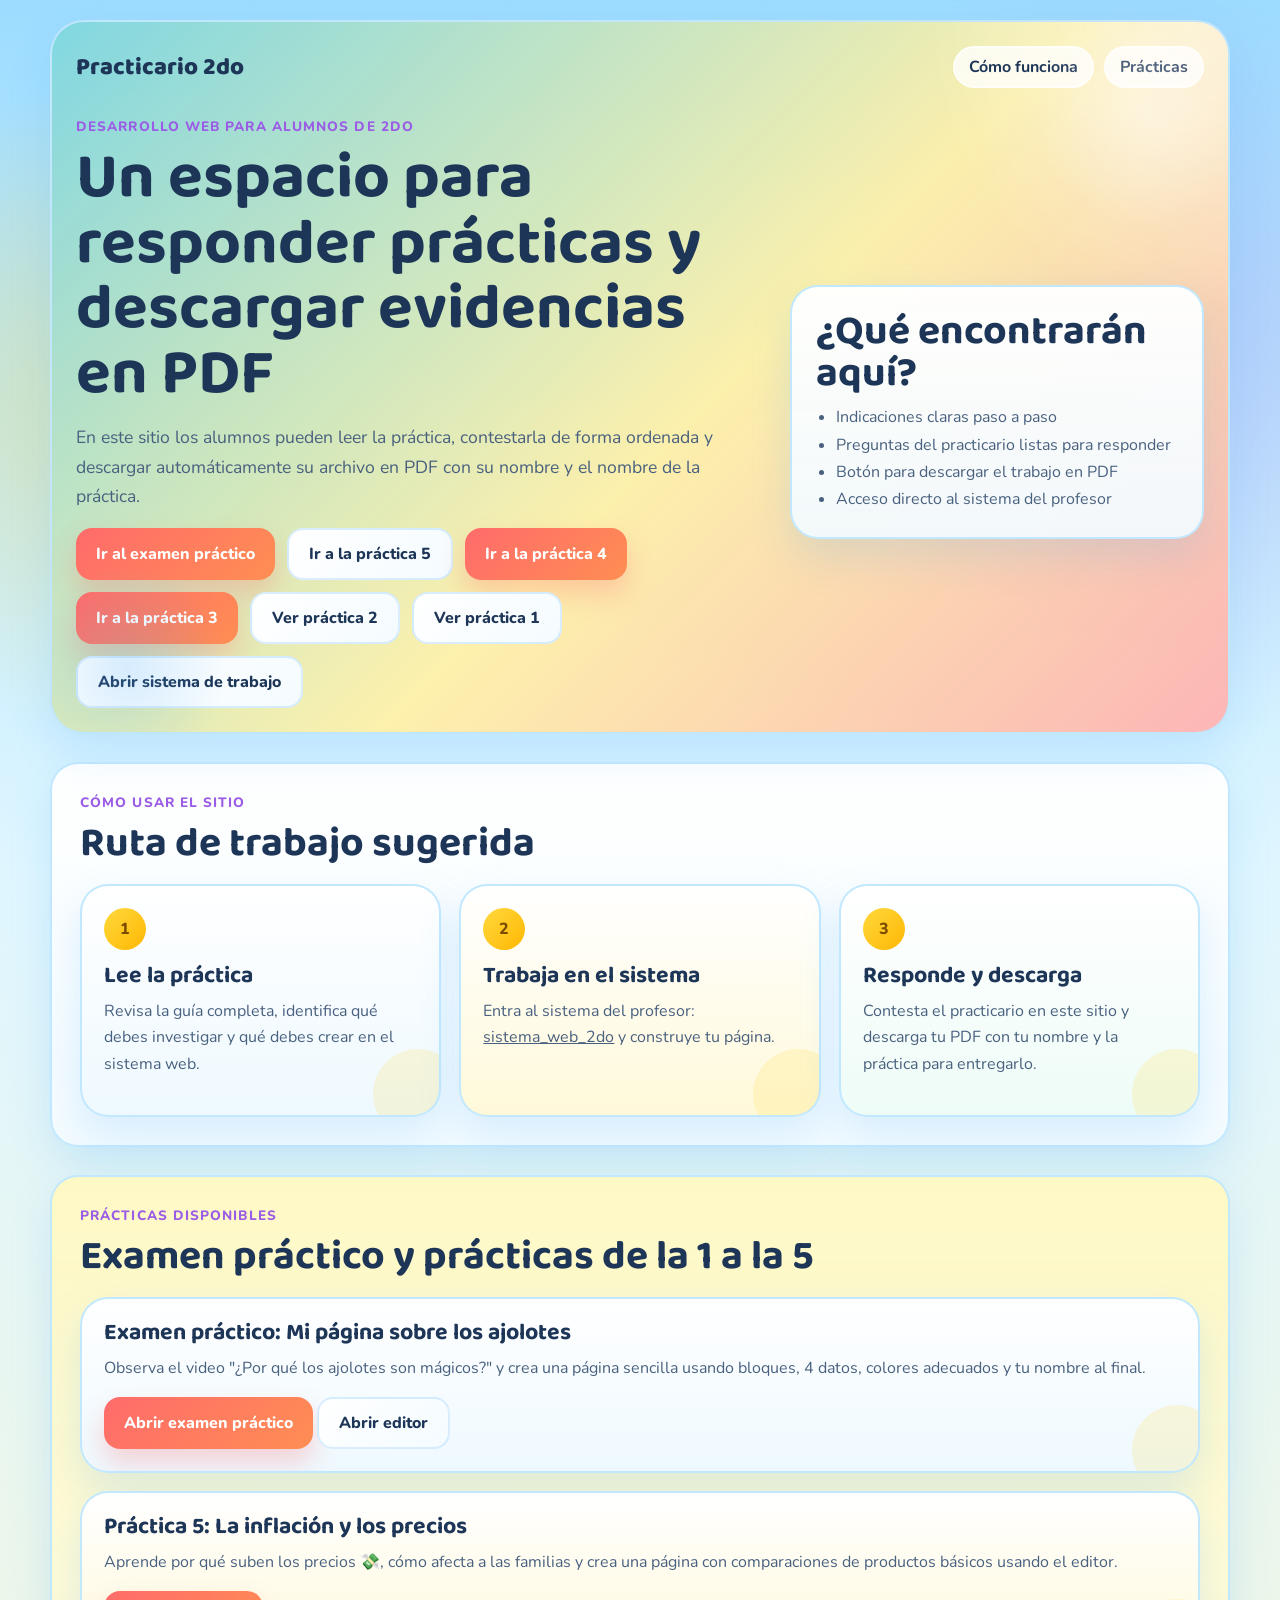
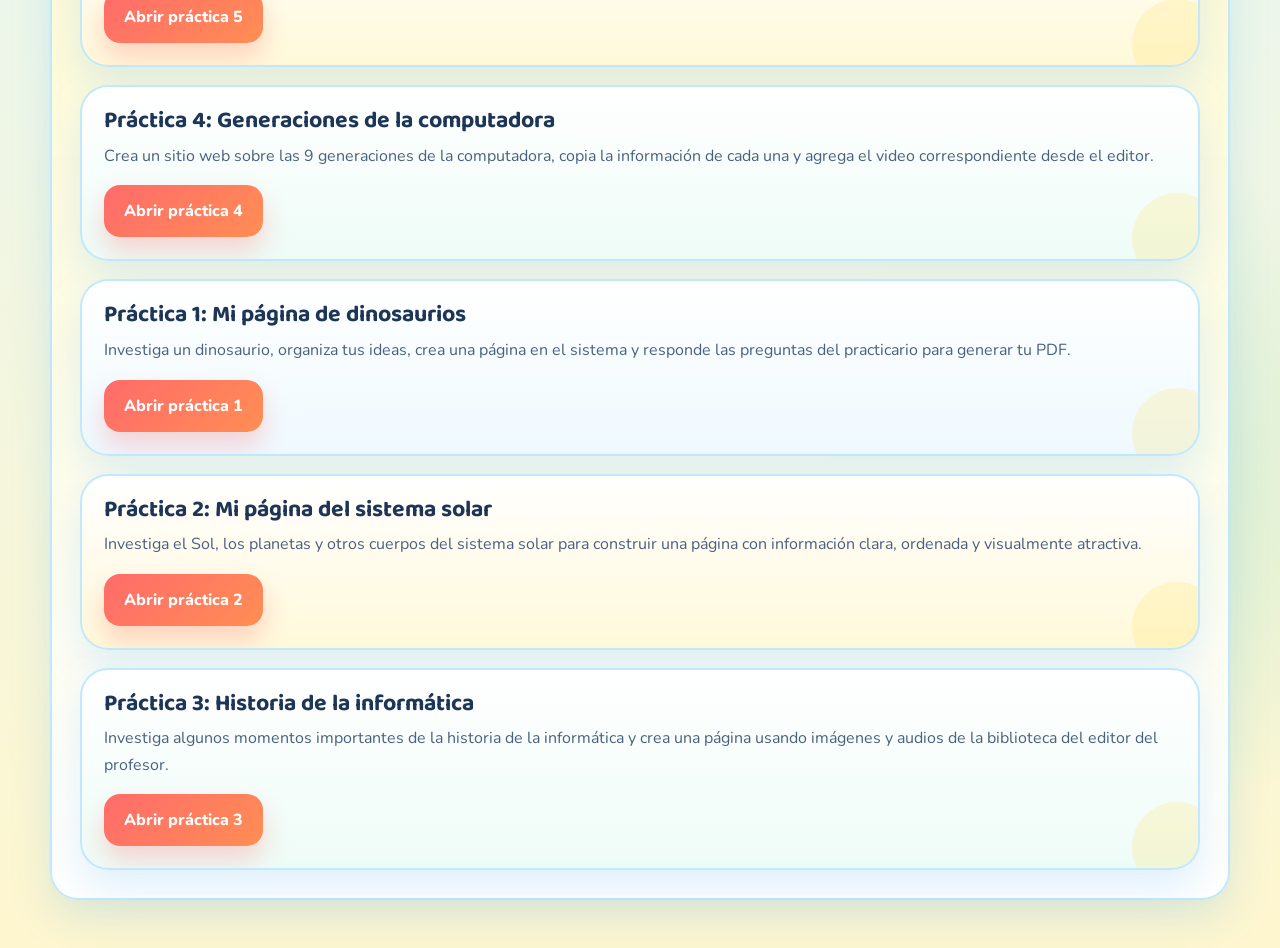
==== commit f84ebe4f: "Se cargan archivos" ====
--- a/index.html
+++ b/index.html
@@ -113,6 +113,12 @@
               usando bloques, 4 datos, colores adecuados y tu nombre al final.
             </p>
             <a class="btn btn-primary" href="examen-practico.html">Abrir examen práctico</a>
+            <a
+              class="btn btn-secondary"
+              href="https://prof-luis1986.github.io/sistema_web_2do/"
+              target="_blank"
+              rel="noreferrer"
+            >Abrir editor</a>
           </article>
 
           <article class="info-card">
